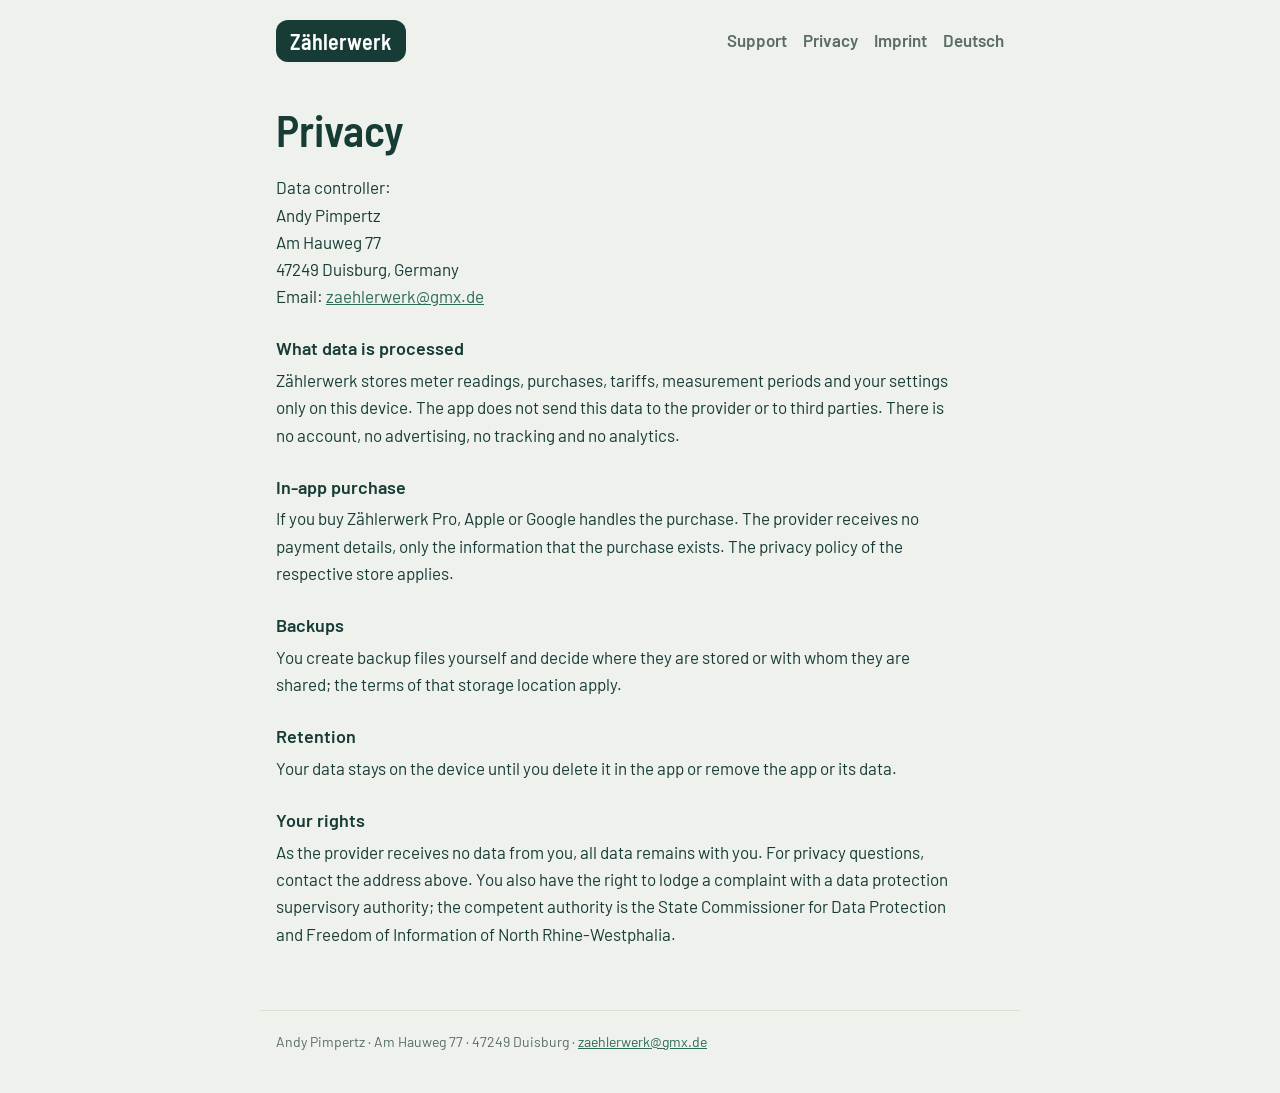
==== en/privacy.html @ c869cb19 "Website: Support, Datenschutz, Impressum" ====
<!doctype html>
<html lang="en">
<head>
<meta charset="utf-8">
<meta name="viewport" content="width=device-width, initial-scale=1">
<title>Privacy · Zählerwerk</title>
<meta name="description" content="Zählerwerk – Zählerstände ablesen, Verbrauch und Kosten pro Monat im Blick.">
<link rel="stylesheet" href="site.css">
</head>
<body>
<header class="top"><a class="brand" href="index.html"><span class="plate">Zählerwerk</span></a>
<nav><a href="index.html">Support</a><a href="privacy.html">Privacy</a><a href="../impressum.html">Imprint</a><a href="../datenschutz.html" lang="de">Deutsch</a></nav></header>
<main>
<h1>Privacy</h1>
<p>Data controller:<br>Andy Pimpertz<br>Am Hauweg 77<br>47249 Duisburg, Germany<br>Email: <a href="mailto:zaehlerwerk@gmx.de">zaehlerwerk@gmx.de</a></p>
<h3>What data is processed</h3><p>Zählerwerk stores meter readings, purchases, tariffs, measurement periods and your settings only on this device. The app does not send this data to the provider or to third parties. There is no account, no advertising, no tracking and no analytics.</p>
<h3>In-app purchase</h3><p>If you buy Zählerwerk Pro, Apple or Google handles the purchase. The provider receives no payment details, only the information that the purchase exists. The privacy policy of the respective store applies.</p>
<h3>Backups</h3><p>You create backup files yourself and decide where they are stored or with whom they are shared; the terms of that storage location apply.</p>
<h3>Retention</h3><p>Your data stays on the device until you delete it in the app or remove the app or its data.</p>
<h3>Your rights</h3><p>As the provider receives no data from you, all data remains with you. For privacy questions, contact the address above. You also have the right to lodge a complaint with a data protection supervisory authority; the competent authority is the State Commissioner for Data Protection and Freedom of Information of North Rhine-Westphalia.</p>
</main>
<footer>Andy Pimpertz · Am Hauweg 77 · 47249 Duisburg · <a href="mailto:zaehlerwerk@gmx.de">zaehlerwerk@gmx.de</a></footer>
</body>
</html>
---- en/site.css ----
@font-face{font-family:Barlow;font-weight:400;src:url(../fonts/barlow-latin-400-normal.woff2) format('woff2')}
@font-face{font-family:Barlow;font-weight:600;src:url(../fonts/barlow-latin-600-normal.woff2) format('woff2')}
@font-face{font-family:'Barlow Semi Condensed';font-weight:600;src:url(../fonts/barlow-semi-condensed-latin-600-normal.woff2) format('woff2')}
:root{--ink:#173c36;--paper:#eef1ec;--muted:#5a6c65;--line:#d6ded5;--signal:#d9fa83}
*{box-sizing:border-box}body{margin:0;background:var(--paper);color:var(--ink);font:400 17px/1.6 Barlow,system-ui,sans-serif}
a{color:#2b6b58}.top{display:flex;flex-wrap:wrap;gap:12px 20px;align-items:center;justify-content:space-between;max-width:760px;margin:0 auto;padding:20px 16px}
.brand{text-decoration:none}.plate{display:inline-block;background:var(--ink);color:#fff;font:600 22px/1 'Barlow Semi Condensed',Barlow,sans-serif;padding:10px 14px;border-radius:12px}
nav{display:flex;flex-wrap:wrap;gap:4px 16px}nav a{text-decoration:none;font-weight:600;color:var(--muted)}nav a[aria-current]{color:var(--ink);text-decoration:underline;text-underline-offset:4px}
main{max-width:760px;margin:0 auto;padding:8px 16px 48px}h1{font:600 clamp(32px,7vw,44px)/1.1 'Barlow Semi Condensed',Barlow,sans-serif;margin:16px 0 20px}
h2{font-size:22px;margin:36px 0 8px}h3{font-size:18px;margin:24px 0 4px}p{margin:0 0 14px;max-width:68ch}.lead{font-size:20px;color:var(--muted)}
footer{max-width:760px;margin:0 auto;padding:20px 16px 40px;border-top:1px solid var(--line);font-size:14px;color:var(--muted)}
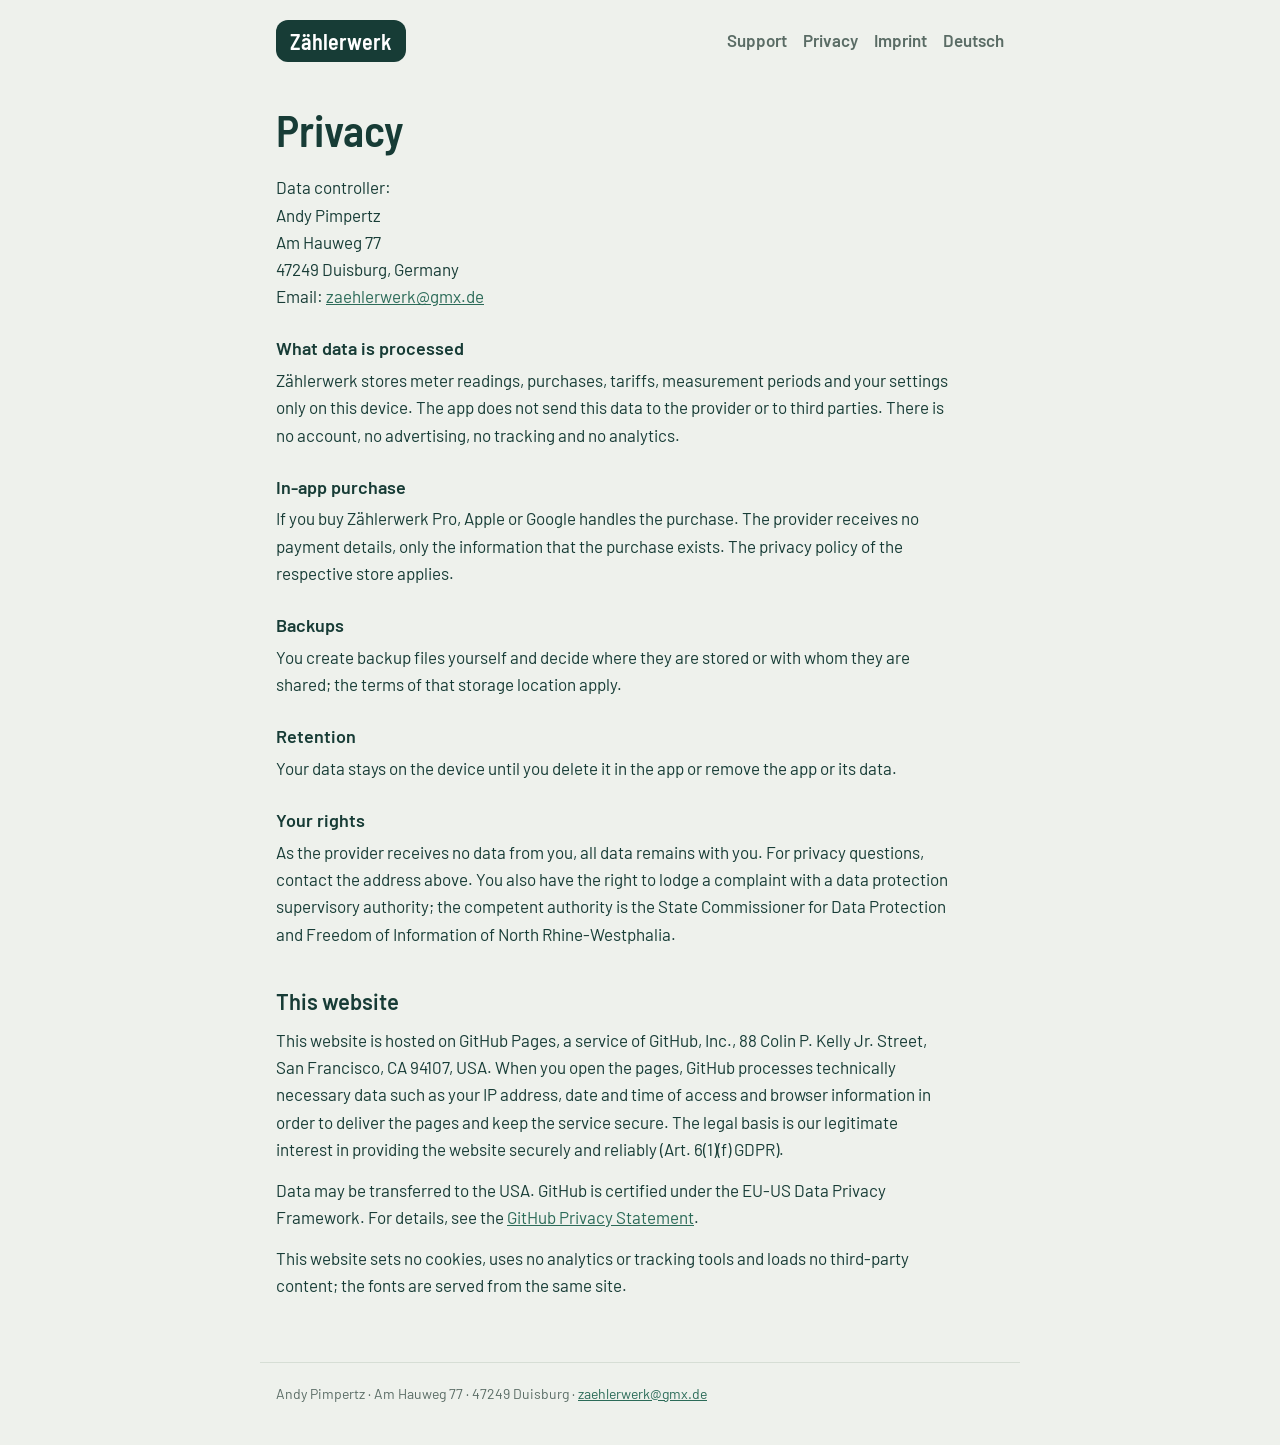
==== commit 2b28f43a: "Datenschutz: Abschnitt zur Website (GitHub Pages)" ====
--- a/en/privacy.html
+++ b/en/privacy.html
@@ -18,6 +18,11 @@
 <h3>Backups</h3><p>You create backup files yourself and decide where they are stored or with whom they are shared; the terms of that storage location apply.</p>
 <h3>Retention</h3><p>Your data stays on the device until you delete it in the app or remove the app or its data.</p>
 <h3>Your rights</h3><p>As the provider receives no data from you, all data remains with you. For privacy questions, contact the address above. You also have the right to lodge a complaint with a data protection supervisory authority; the competent authority is the State Commissioner for Data Protection and Freedom of Information of North Rhine-Westphalia.</p>
+<h2>This website</h2>
+<p>This website is hosted on GitHub Pages, a service of GitHub, Inc., 88 Colin P. Kelly Jr. Street, San Francisco, CA 94107, USA. When you open the pages, GitHub processes technically necessary data such as your IP address, date and time of access and browser information in order to deliver the pages and keep the service secure. The legal basis is our legitimate interest in providing the website securely and reliably (Art. 6(1)(f) GDPR).</p>
+<p>Data may be transferred to the USA. GitHub is certified under the EU-US Data Privacy Framework. For details, see the <a href="https://docs.github.com/en/site-policy/privacy-policies/github-general-privacy-statement">GitHub Privacy Statement</a>.</p>
+<p>This website sets no cookies, uses no analytics or tracking tools and loads no third-party content; the fonts are served from the same site.</p>
+
 </main>
 <footer>Andy Pimpertz · Am Hauweg 77 · 47249 Duisburg · <a href="mailto:zaehlerwerk@gmx.de">zaehlerwerk@gmx.de</a></footer>
 </body>
